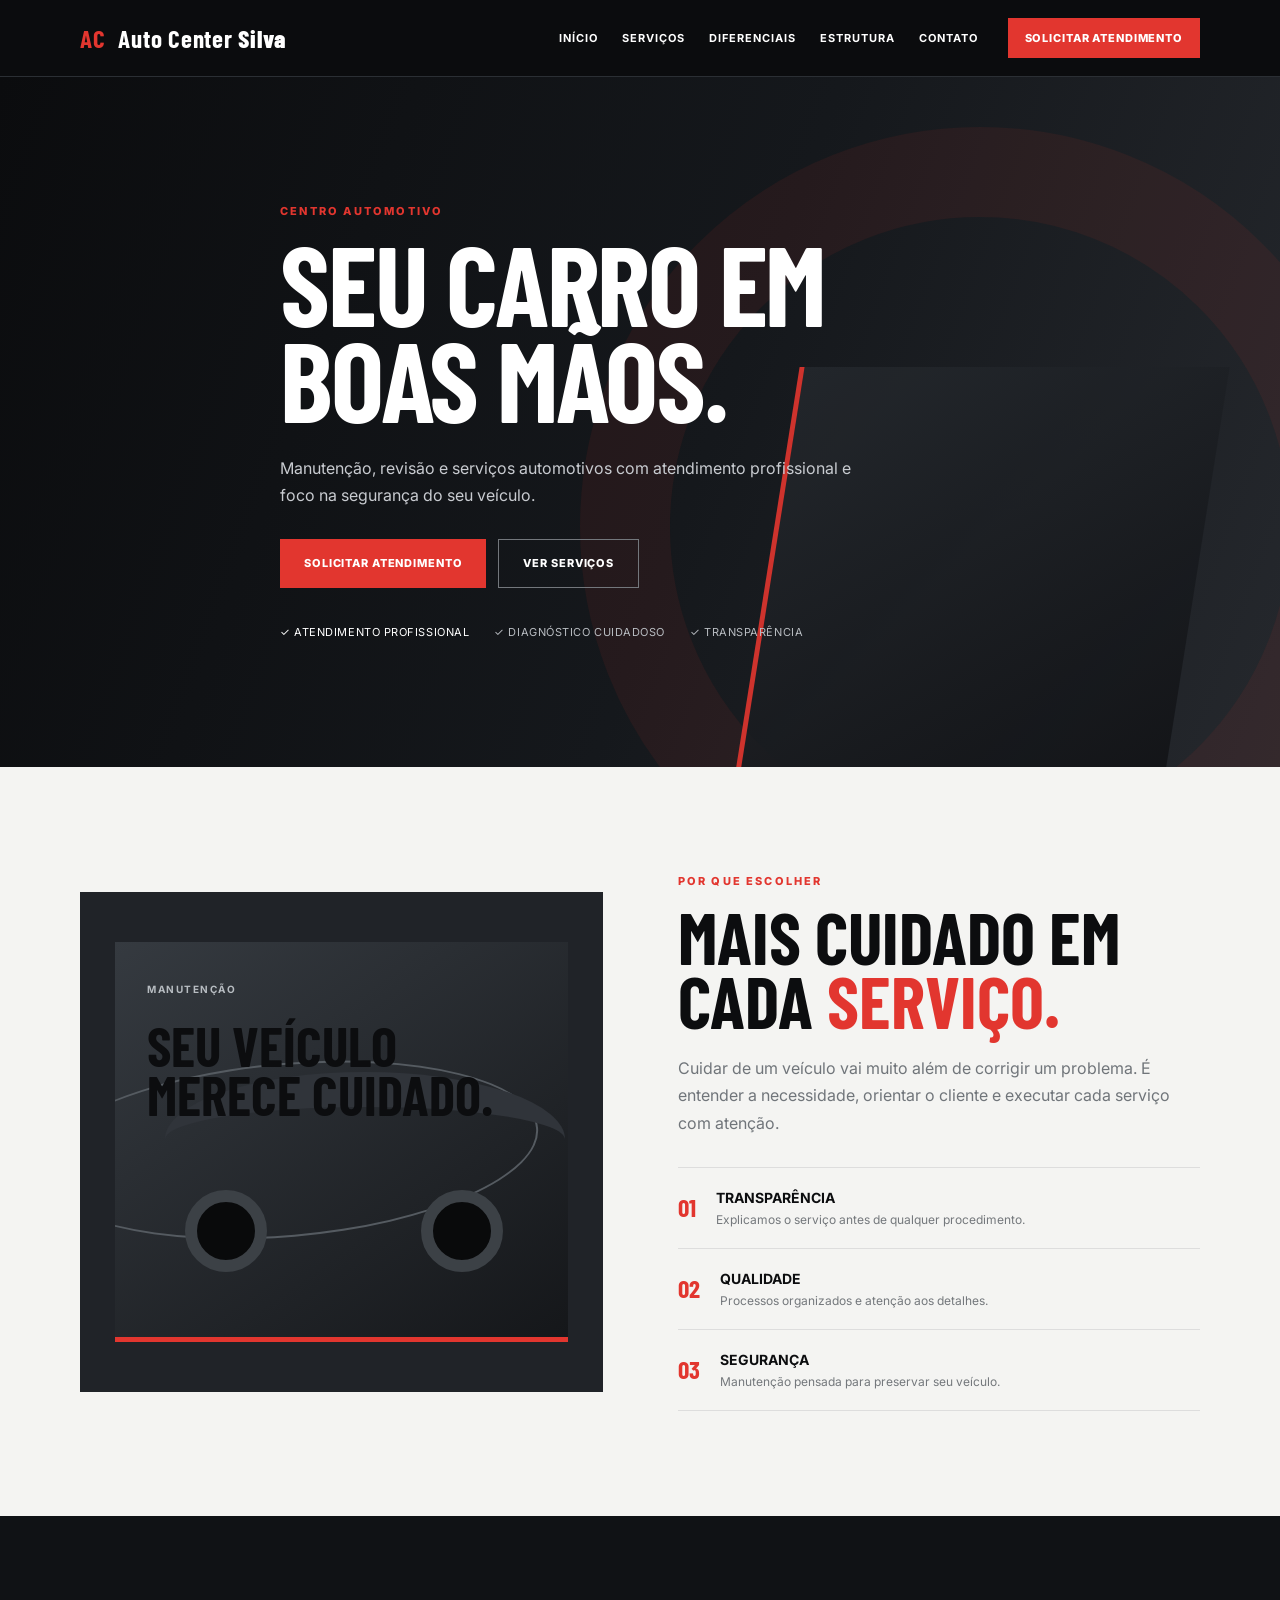
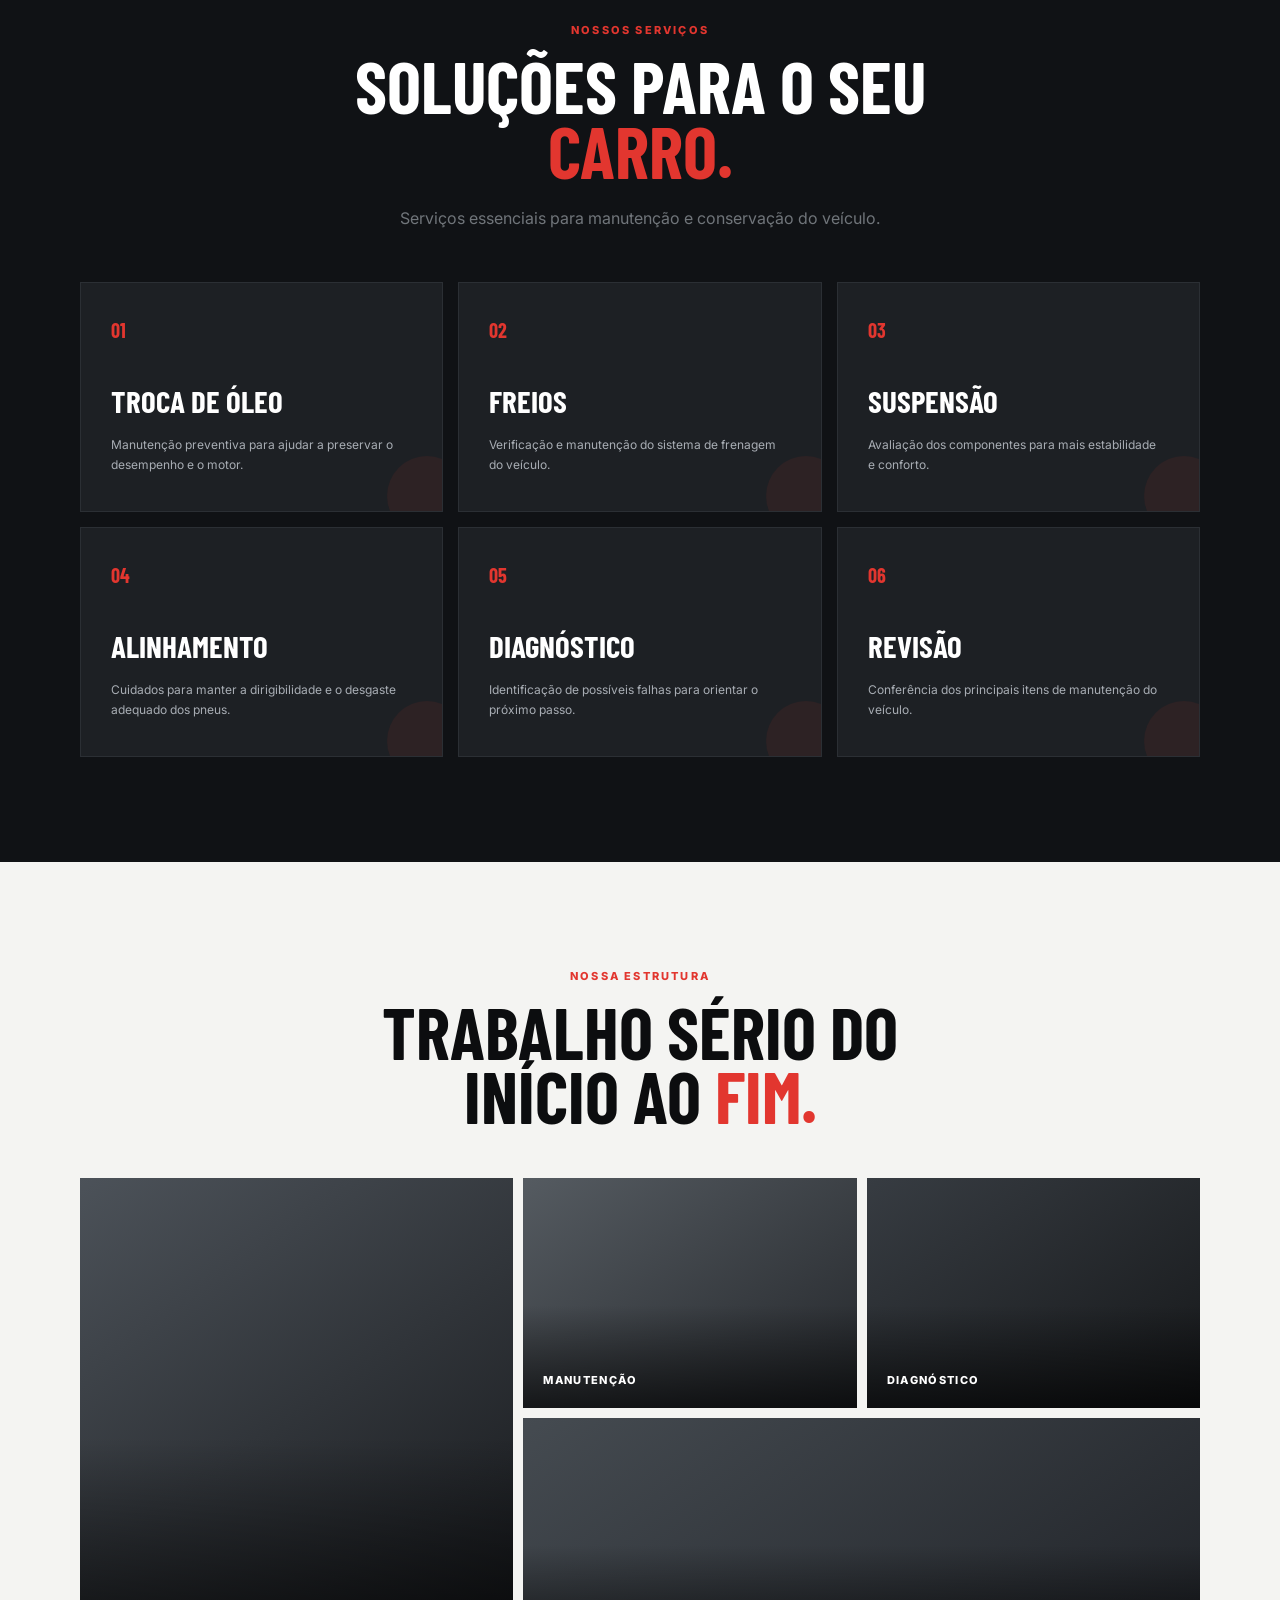
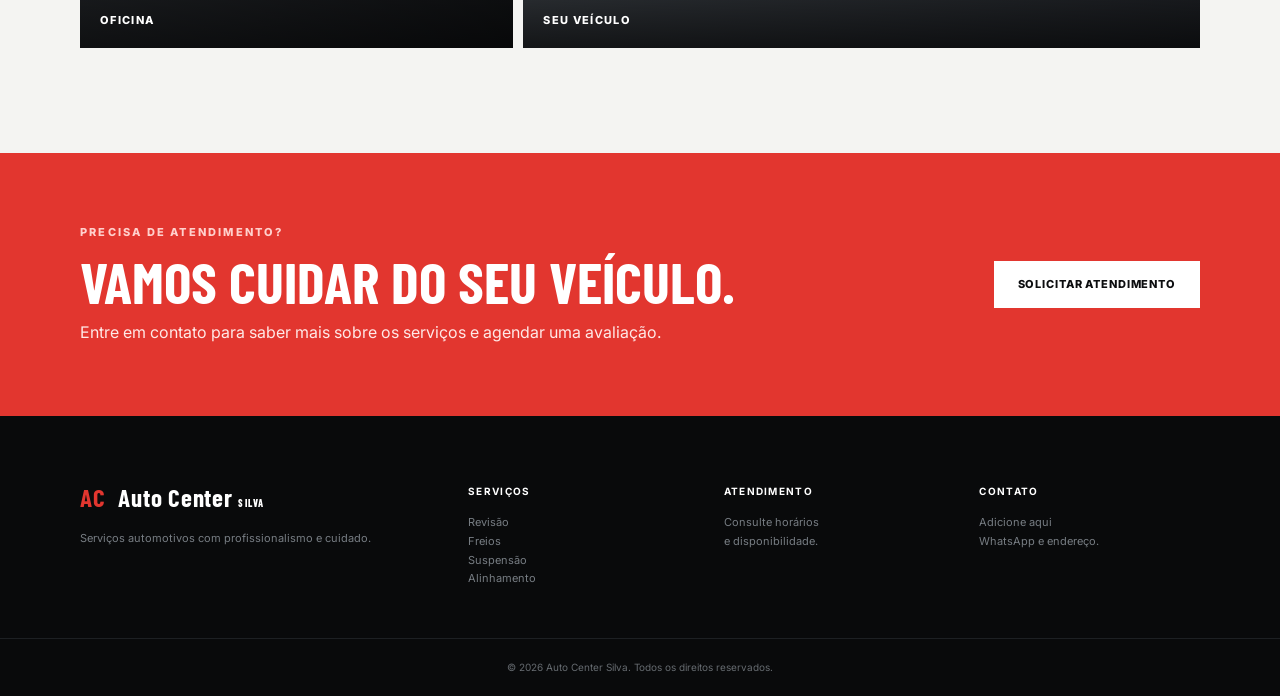
==== projetos/auto-center/index.html @ 013717af "Primeira versão do HC Web" ====
<!DOCTYPE html>
<html lang="pt-BR">
<head>
<meta charset="UTF-8">
<meta name="viewport" content="width=device-width, initial-scale=1.0">
<meta name="description" content="Auto Center Silva — serviços automotivos, manutenção e cuidados para o seu veículo.">
<title>Auto Center Silva | Serviços Automotivos</title>
<link rel="stylesheet" href="style.css">
</head>
<body>
<header class="header">
  <div class="container nav">
    <a class="logo" href="#inicio"><span>AC</span> Auto Center <strong>Silva</strong></a>
    <button class="menu-btn" aria-label="Abrir menu">☰</button>
    <nav class="nav-links">
      <a href="#inicio">Início</a><a href="#servicos">Serviços</a><a href="#diferenciais">Diferenciais</a><a href="#galeria">Estrutura</a><a href="#contato">Contato</a>
    </nav>
    <a class="btn btn-small" href="#contato">Solicitar atendimento</a>
  </div>
</header>

<main>
<section class="hero" id="inicio">
  <div class="hero-shape"></div>
  <div class="container hero-content">
    <p class="eyebrow">CENTRO AUTOMOTIVO</p>
    <h1>Seu carro em boas mãos.</h1>
    <p class="hero-text">Manutenção, revisão e serviços automotivos com atendimento profissional e foco na segurança do seu veículo.</p>
    <div class="hero-actions"><a class="btn" href="#contato">Solicitar atendimento</a><a class="btn btn-outline" href="#servicos">Ver serviços</a></div>
    <div class="hero-points"><span>✓ Atendimento profissional</span><span>✓ Diagnóstico cuidadoso</span><span>✓ Transparência</span></div>
  </div>
</section>

<section class="section intro" id="diferenciais">
  <div class="container intro-grid">
    <div class="intro-visual"><div class="car-card"><span>MANUTENÇÃO</span><strong>Seu veículo<br>merece cuidado.</strong><div class="wheel wheel-one"></div><div class="wheel wheel-two"></div></div></div>
    <div>
      <p class="eyebrow">POR QUE ESCOLHER</p>
      <h2>Mais cuidado em cada <em>serviço.</em></h2>
      <p class="muted">Cuidar de um veículo vai muito além de corrigir um problema. É entender a necessidade, orientar o cliente e executar cada serviço com atenção.</p>
      <div class="feature-list">
        <div><b>01</b><div><h3>Transparência</h3><p>Explicamos o serviço antes de qualquer procedimento.</p></div></div>
        <div><b>02</b><div><h3>Qualidade</h3><p>Processos organizados e atenção aos detalhes.</p></div></div>
        <div><b>03</b><div><h3>Segurança</h3><p>Manutenção pensada para preservar seu veículo.</p></div></div>
      </div>
    </div>
  </div>
</section>

<section class="section services" id="servicos">
  <div class="container">
    <div class="heading"><p class="eyebrow">NOSSOS SERVIÇOS</p><h2>Soluções para o seu <em>carro.</em></h2><p class="muted">Serviços essenciais para manutenção e conservação do veículo.</p></div>
    <div class="service-grid">
      <article class="service-card"><div class="number">01</div><h3>Troca de óleo</h3><p>Manutenção preventiva para ajudar a preservar o desempenho e o motor.</p></article>
      <article class="service-card"><div class="number">02</div><h3>Freios</h3><p>Verificação e manutenção do sistema de frenagem do veículo.</p></article>
      <article class="service-card"><div class="number">03</div><h3>Suspensão</h3><p>Avaliação dos componentes para mais estabilidade e conforto.</p></article>
      <article class="service-card"><div class="number">04</div><h3>Alinhamento</h3><p>Cuidados para manter a dirigibilidade e o desgaste adequado dos pneus.</p></article>
      <article class="service-card"><div class="number">05</div><h3>Diagnóstico</h3><p>Identificação de possíveis falhas para orientar o próximo passo.</p></article>
      <article class="service-card"><div class="number">06</div><h3>Revisão</h3><p>Conferência dos principais itens de manutenção do veículo.</p></article>
    </div>
  </div>
</section>

<section class="section gallery" id="galeria">
  <div class="container"><div class="heading"><p class="eyebrow">NOSSA ESTRUTURA</p><h2>Trabalho sério do início ao <em>fim.</em></h2></div>
    <div class="gallery-grid"><div class="gallery-item g1"><span>Oficina</span></div><div class="gallery-item g2"><span>Manutenção</span></div><div class="gallery-item g3"><span>Diagnóstico</span></div><div class="gallery-item g4"><span>Seu veículo</span></div></div>
  </div>
</section>

<section class="section cta" id="contato">
  <div class="container cta-box"><div><p class="eyebrow">PRECISA DE ATENDIMENTO?</p><h2>Vamos cuidar do seu veículo.</h2><p>Entre em contato para saber mais sobre os serviços e agendar uma avaliação.</p></div><a class="btn btn-light" href="#contato">Solicitar atendimento</a></div>
</section>
</main>

<footer class="footer">
  <div class="container footer-grid">
    <div><a class="logo" href="#inicio"><span>AC</span> Auto Center <strong>Silva</strong></a><p>Serviços automotivos com profissionalismo e cuidado.</p></div>
    <div><strong>Serviços</strong><p>Revisão<br>Freios<br>Suspensão<br>Alinhamento</p></div>
    <div><strong>Atendimento</strong><p>Consulte horários<br>e disponibilidade.</p></div>
    <div><strong>Contato</strong><p>Adicione aqui<br>WhatsApp e endereço.</p></div>
  </div>
  <div class="footer-bottom">© 2026 Auto Center Silva. Todos os direitos reservados.</div>
</footer>
<script src="script.js"></script>
</body>
</html>
---- projetos/auto-center/style.css ----
@import url('https://fonts.googleapis.com/css2?family=Barlow+Condensed:wght@500;600;700;800&family=Inter:wght@400;500;600;700&display=swap');
:root{--black:#0c0d0f;--dark:#15171a;--panel:#1d2024;--red:#e2362f;--red-dark:#b92520;--white:#fff;--muted:#a8adb4;--line:#2b2f34;--light:#f4f4f2}
*{box-sizing:border-box;margin:0;padding:0}html{scroll-behavior:smooth}body{font-family:Inter,sans-serif;color:var(--white);background:var(--black);line-height:1.7}a{text-decoration:none;color:inherit}.container{width:min(1120px,90%);margin:auto}
.header{position:sticky;top:0;z-index:20;background:rgba(12,13,15,.94);backdrop-filter:blur(12px);border-bottom:1px solid var(--line)}.nav{min-height:76px;display:flex;align-items:center;gap:30px}.logo{font-family:'Barlow Condensed',sans-serif;font-size:25px;font-weight:700;letter-spacing:.03em;white-space:nowrap}.logo span{color:var(--red);margin-right:7px}.logo strong{font-weight:800}
.nav-links{margin-left:auto;display:flex;gap:24px;font-size:11px;font-weight:700;text-transform:uppercase;letter-spacing:.09em}.nav-links a:hover{color:#ff625b}.menu-btn{display:none;background:none;border:0;color:white;font-size:26px;cursor:pointer}
.btn{display:inline-flex;align-items:center;justify-content:center;padding:14px 24px;background:var(--red);color:white;font-size:11px;font-weight:800;text-transform:uppercase;letter-spacing:.08em;transition:.2s}.btn:hover{background:var(--red-dark);transform:translateY(-2px)}.btn-small{padding:11px 17px}.btn-outline{background:transparent;border:1px solid #73777c}.btn-outline:hover{background:white;color:var(--black)}.btn-light{background:white;color:var(--black)}.btn-light:hover{background:#ddd}
.hero{min-height:690px;display:flex;align-items:center;position:relative;overflow:hidden;background:linear-gradient(110deg,#0b0c0e,#15181c 55%,#25282d)}.hero:before{content:"";position:absolute;right:-100px;top:50px;width:620px;height:620px;border:90px solid rgba(226,54,47,.08);border-radius:50%}.hero-shape{position:absolute;right:7%;bottom:-100px;width:430px;height:500px;background:linear-gradient(150deg,#24282d,#101114);transform:skew(-9deg);border-left:5px solid var(--red);opacity:.9}.hero-content{position:relative;z-index:2;padding:105px 0;max-width:720px}.eyebrow{color:var(--red);font-size:11px;font-weight:800;letter-spacing:.2em;margin-bottom:13px}.hero h1{font-family:'Barlow Condensed',sans-serif;text-transform:uppercase;font-size:clamp(65px,9vw,112px);line-height:.86;letter-spacing:-.02em;max-width:700px}.hero-text{color:#c8cbd0;max-width:590px;margin:28px 0 30px;font-size:16px}.hero-actions{display:flex;gap:12px;flex-wrap:wrap}.hero-points{display:flex;gap:25px;flex-wrap:wrap;margin-top:35px;color:#b8bcc1;font-size:11px;text-transform:uppercase;letter-spacing:.05em}.hero-points span:first-child{color:white}
.section{padding:105px 0}.intro{background:var(--light);color:var(--black)}.intro-grid{display:grid;grid-template-columns:1fr 1fr;gap:75px;align-items:center}.intro-visual{min-height:500px;background:#202328;position:relative;overflow:hidden}.car-card{position:absolute;inset:50px 35px;background:linear-gradient(145deg,#353a40,#15171a);border-bottom:5px solid var(--red);padding:32px;overflow:hidden}.car-card:before{content:"";position:absolute;width:500px;height:170px;left:-80px;bottom:100px;border:2px solid #555b61;border-radius:50%;transform:rotate(-5deg)}.car-card:after{content:"";position:absolute;width:400px;height:100px;left:50px;bottom:130px;border-top:35px solid #30343a;border-radius:50%}.car-card span{font-size:10px;color:#b7bcc1;letter-spacing:.15em;font-weight:700}.car-card strong{display:block;font-family:'Barlow Condensed',sans-serif;text-transform:uppercase;font-size:55px;line-height:.9;margin-top:20px;position:relative;z-index:2}.wheel{position:absolute;width:82px;height:82px;background:#090a0b;border:12px solid #3c4146;border-radius:50%;bottom:65px;z-index:3}.wheel-one{left:70px}.wheel-two{right:65px}
.intro h2,.heading h2{font-family:'Barlow Condensed',sans-serif;text-transform:uppercase;font-size:clamp(48px,6vw,72px);line-height:.9;margin-bottom:22px}.intro h2 em,.heading h2 em{font-style:normal;color:var(--red)}.muted{color:#70757a;max-width:580px}.feature-list{margin-top:30px;border-top:1px solid #ddd}.feature-list>div{display:flex;gap:20px;padding:18px 0;border-bottom:1px solid #ddd}.feature-list b{color:var(--red);font-family:'Barlow Condensed',sans-serif;font-size:25px}.feature-list h3{font-size:14px;text-transform:uppercase}.feature-list p{font-size:12px;color:#74787c}
.services{background:#101215}.heading{text-align:center;max-width:680px;margin:0 auto 50px}.heading .muted{margin:auto}.service-grid{display:grid;grid-template-columns:repeat(3,1fr);gap:15px}.service-card{background:var(--panel);border:1px solid var(--line);padding:30px;min-height:230px;position:relative;overflow:hidden;transition:.2s}.service-card:hover{transform:translateY(-5px);border-color:#454a50}.service-card:after{content:"";position:absolute;width:80px;height:80px;border-radius:50%;right:-25px;bottom:-25px;background:rgba(226,54,47,.08)}.number{font-family:'Barlow Condensed',sans-serif;color:var(--red);font-size:20px;font-weight:700}.service-card h3{font-family:'Barlow Condensed',sans-serif;text-transform:uppercase;font-size:31px;margin:28px 0 7px}.service-card p{font-size:12px;color:var(--muted);max-width:290px}
.gallery{background:#f4f4f2;color:var(--black)}.gallery-grid{display:grid;grid-template-columns:1.3fr 1fr 1fr;grid-template-rows:230px 230px;gap:10px}.gallery-item{position:relative;overflow:hidden;background:linear-gradient(135deg,#34383d,#111214)}.gallery-item:after{content:"";position:absolute;left:0;right:0;bottom:0;height:45%;background:linear-gradient(transparent,rgba(0,0,0,.65))}.gallery-item span{position:absolute;z-index:2;bottom:18px;left:20px;color:white;text-transform:uppercase;font-size:11px;font-weight:800;letter-spacing:.12em}.g1{grid-row:span 2;background:linear-gradient(145deg,#4c5259,#15171a)}.g2{background:linear-gradient(145deg,#555b61,#24272b)}.g3{background:linear-gradient(145deg,#373c42,#16181a)}.g4{grid-column:span 2;background:linear-gradient(145deg,#454b51,#202328)}
.cta{background:var(--red);padding:70px 0}.cta-box{display:flex;align-items:center;justify-content:space-between;gap:40px}.cta .eyebrow{color:#ffd0cc}.cta h2{font-family:'Barlow Condensed',sans-serif;text-transform:uppercase;font-size:58px;line-height:.9}.cta p:not(.eyebrow){color:#ffe9e7;margin-top:12px;max-width:600px}
.footer{background:#090a0b;padding-top:60px}.footer-grid{display:grid;grid-template-columns:1.6fr 1fr 1fr 1fr;gap:35px;padding-bottom:50px}.footer p{color:#777d83;font-size:11px;margin-top:10px}.footer strong{font-size:10px;text-transform:uppercase;letter-spacing:.13em}.footer-bottom{text-align:center;border-top:1px solid #1d2023;padding:20px;color:#666b70;font-size:10px}
@media(max-width:900px){.nav{gap:18px}.nav-links{gap:12px}.service-grid{grid-template-columns:repeat(2,1fr)}.intro-grid{gap:40px}.footer-grid{grid-template-columns:repeat(2,1fr)}}
@media(max-width:720px){.menu-btn{display:block;margin-left:auto}.nav-links{display:none;position:absolute;top:76px;left:0;right:0;background:#0c0d0f;padding:22px 5%;border-bottom:1px solid var(--line);flex-direction:column}.nav-links.open{display:flex}.nav>.btn-small{display:none}.hero{min-height:650px}.hero-shape{right:-150px;opacity:.55}.hero h1{font-size:70px}.intro-grid{grid-template-columns:1fr}.intro-visual{min-height:400px}.service-grid{grid-template-columns:1fr}.gallery-grid{grid-template-columns:1fr 1fr;grid-template-rows:210px 210px 210px}.g1{grid-row:span 2}.g4{grid-column:span 2}.cta-box{flex-direction:column;align-items:flex-start}.footer-grid{grid-template-columns:1fr 1fr}}
@media(max-width:480px){.container{width:92%}.section{padding:75px 0}.hero h1{font-size:60px}.hero-points{gap:10px;flex-direction:column}.gallery-grid{grid-template-columns:1fr;grid-template-rows:repeat(4,210px)}.g1,.g4{grid-column:auto;grid-row:auto}.footer-grid{grid-template-columns:1fr}}
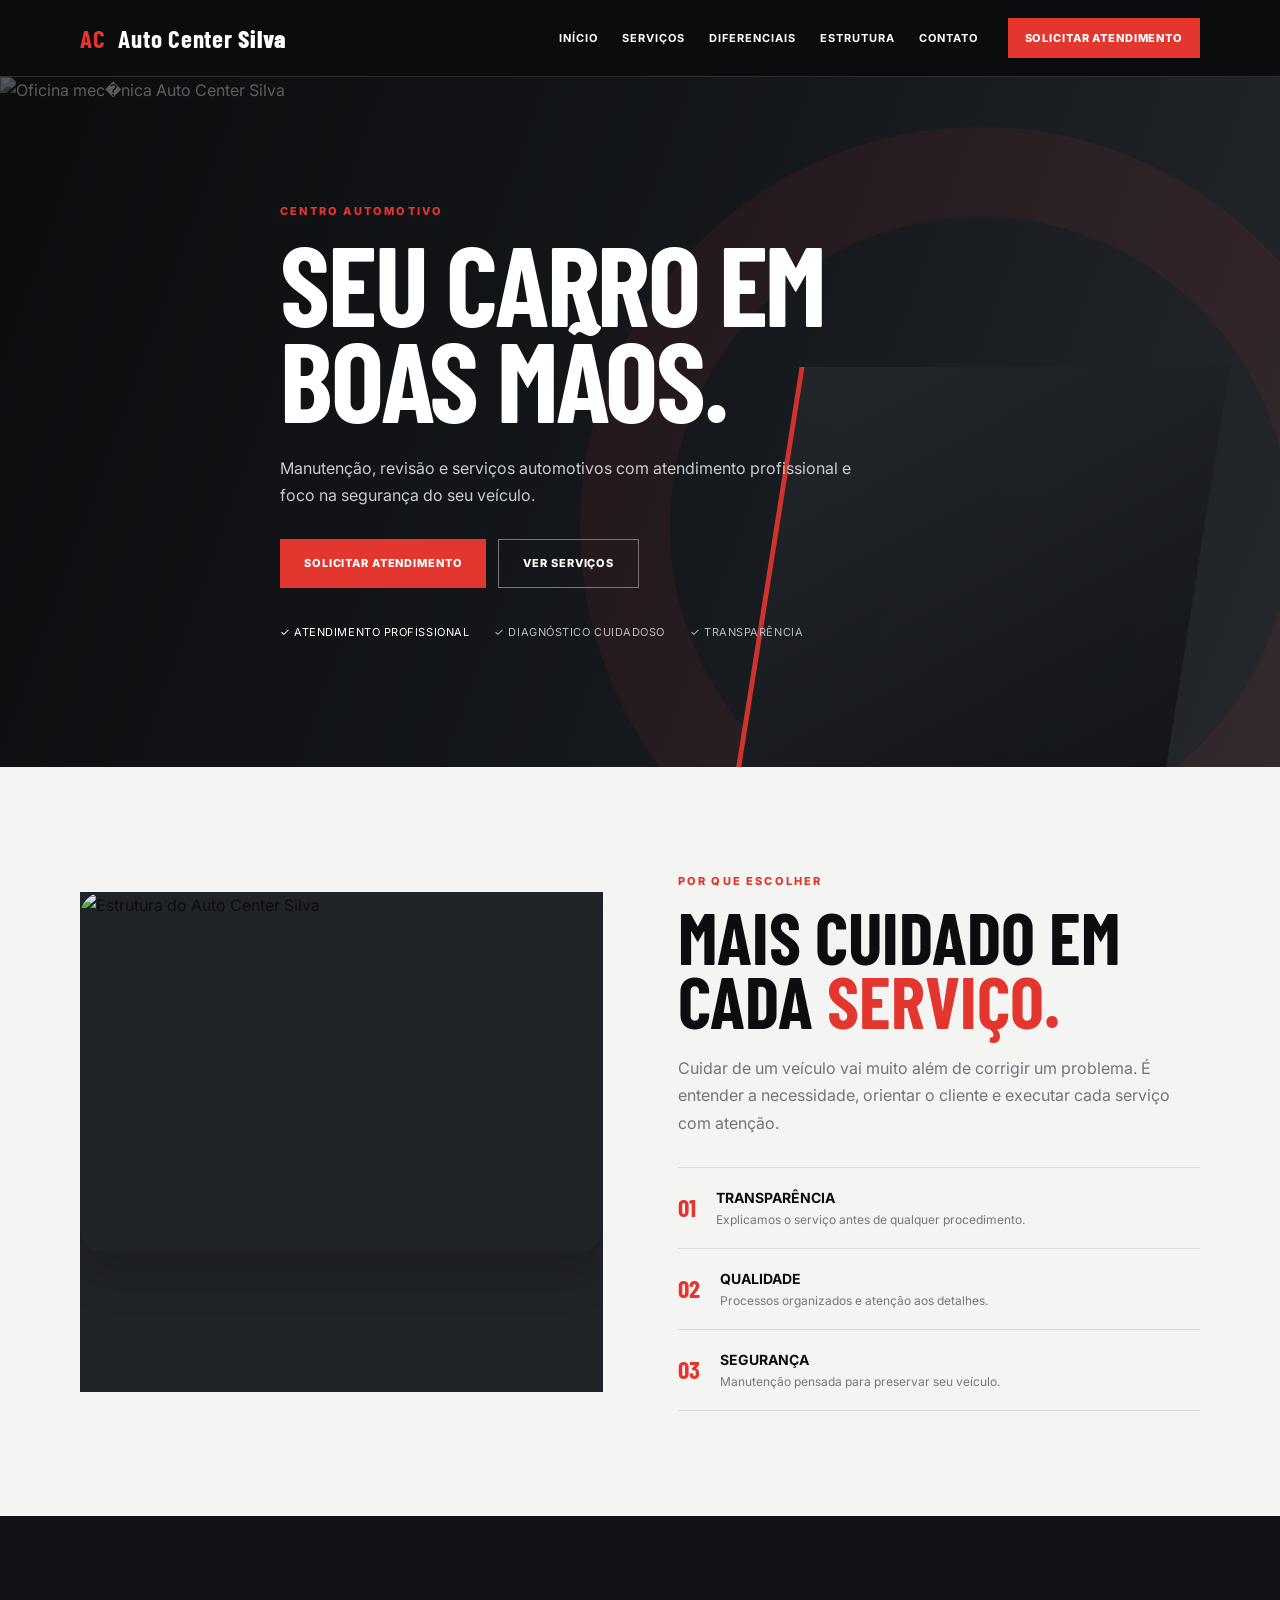
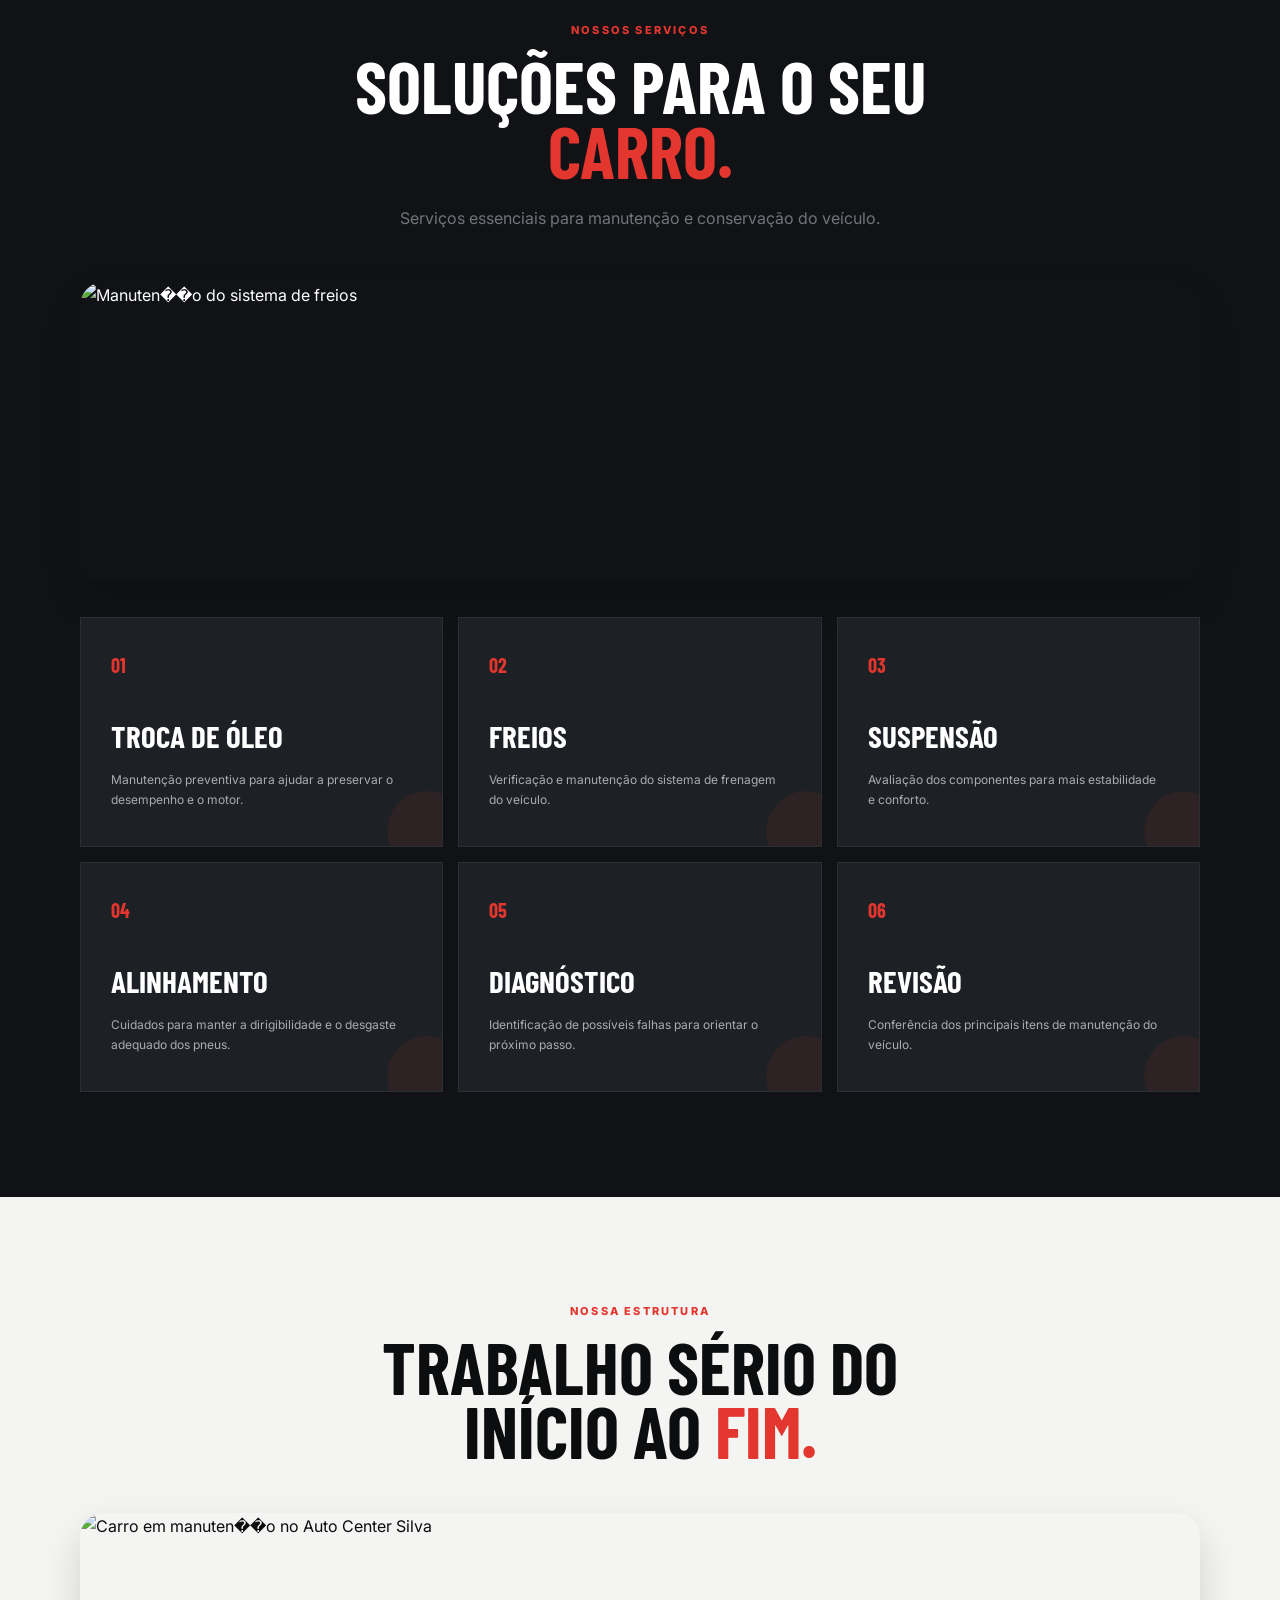
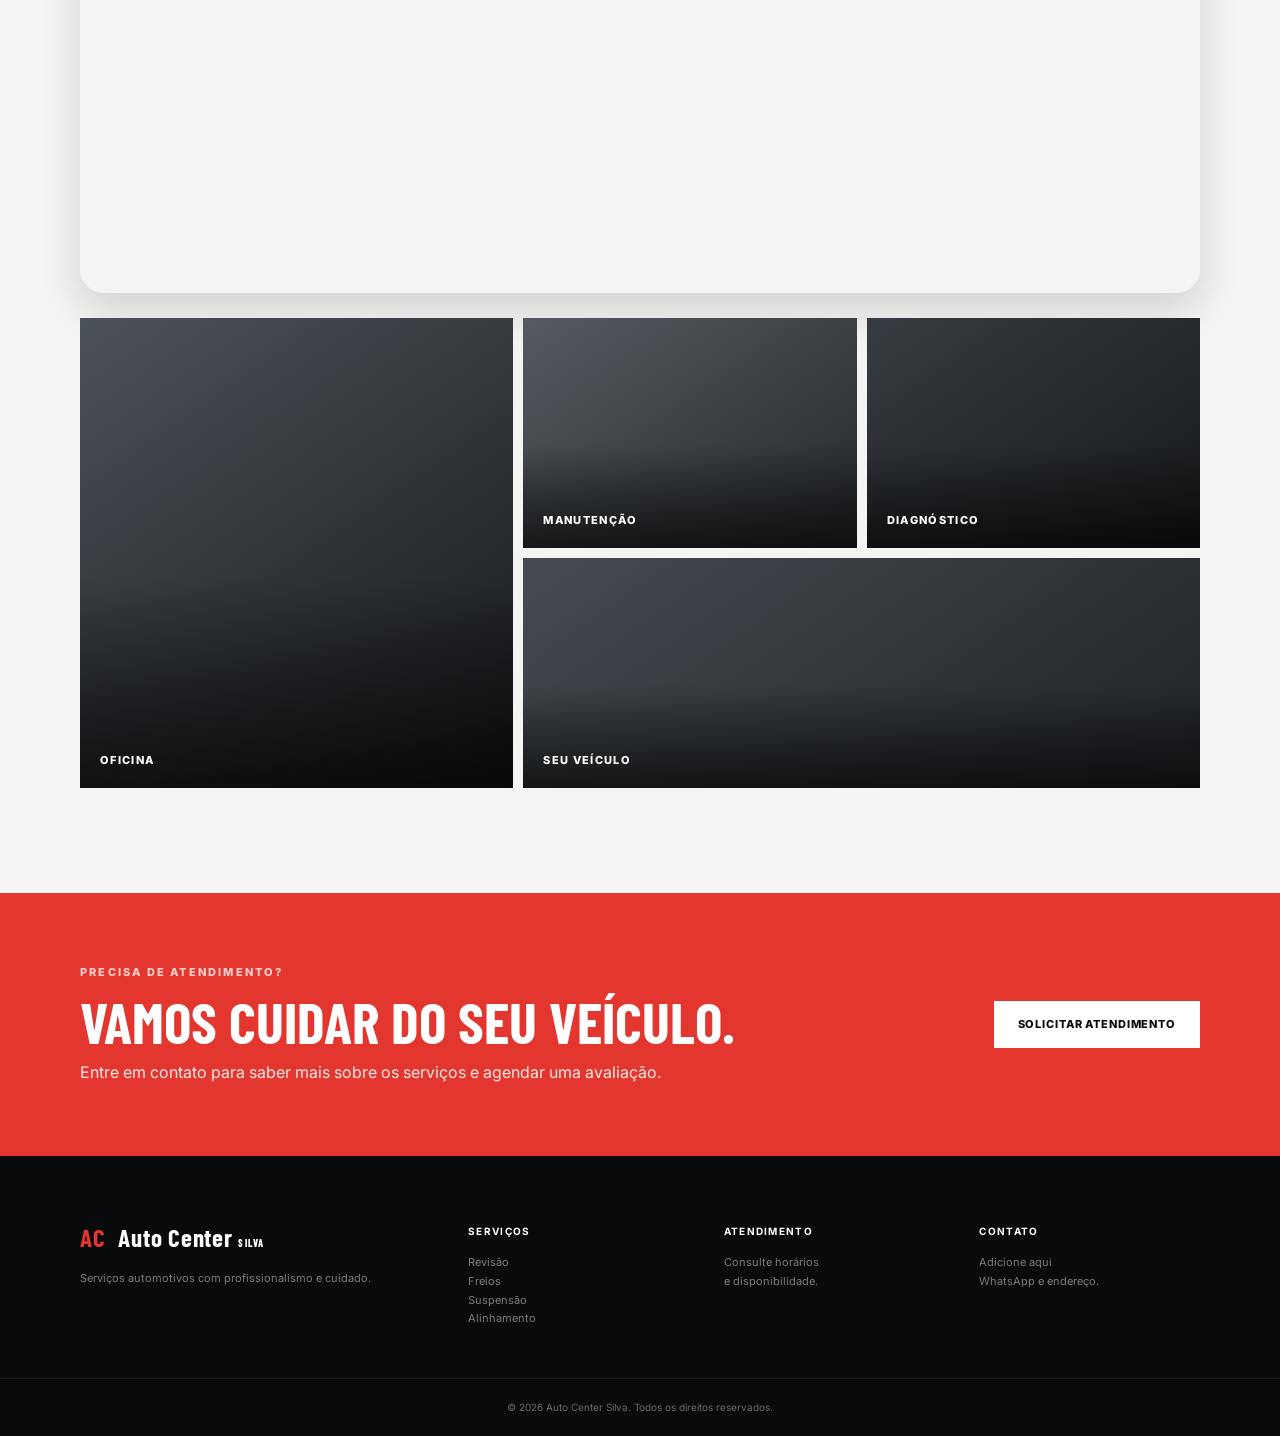
==== commit b04ede4a: "Adiciona imagens ao Auto Center" ====
--- a/projetos/auto-center/index.html
+++ b/projetos/auto-center/index.html
@@ -20,7 +20,7 @@
 </header>
 
 <main>
-<section class="hero" id="inicio">
+<section class="hero" id="inicio"><img class="hero-image" src="hero-auto.jpg" alt="Oficina mec�nica Auto Center Silva">
   <div class="hero-shape"></div>
   <div class="container hero-content">
     <p class="eyebrow">CENTRO AUTOMOTIVO</p>
@@ -33,7 +33,7 @@
 
 <section class="section intro" id="diferenciais">
   <div class="container intro-grid">
-    <div class="intro-visual"><div class="car-card"><span>MANUTENÇÃO</span><strong>Seu veículo<br>merece cuidado.</strong><div class="wheel wheel-one"></div><div class="wheel wheel-two"></div></div></div>
+    <div class="intro-visual"><img class="intro-image" src="estrutura-auto.jpg" alt="Estrutura do Auto Center Silva"><div class="car-card"><span>MANUTENÇÃO</span><strong>Seu veículo<br>merece cuidado.</strong><div class="wheel wheel-one"></div><div class="wheel wheel-two"></div></div></div>
     <div>
       <p class="eyebrow">POR QUE ESCOLHER</p>
       <h2>Mais cuidado em cada <em>serviço.</em></h2>
@@ -50,7 +50,7 @@
 <section class="section services" id="servicos">
   <div class="container">
     <div class="heading"><p class="eyebrow">NOSSOS SERVIÇOS</p><h2>Soluções para o seu <em>carro.</em></h2><p class="muted">Serviços essenciais para manutenção e conservação do veículo.</p></div>
-    <div class="service-grid">
+    <div class="service-feature"><img src="freios-auto.jpg" alt="Manuten��o do sistema de freios"></div><div class="service-grid">
       <article class="service-card"><div class="number">01</div><h3>Troca de óleo</h3><p>Manutenção preventiva para ajudar a preservar o desempenho e o motor.</p></article>
       <article class="service-card"><div class="number">02</div><h3>Freios</h3><p>Verificação e manutenção do sistema de frenagem do veículo.</p></article>
       <article class="service-card"><div class="number">03</div><h3>Suspensão</h3><p>Avaliação dos componentes para mais estabilidade e conforto.</p></article>
@@ -63,7 +63,7 @@
 
 <section class="section gallery" id="galeria">
   <div class="container"><div class="heading"><p class="eyebrow">NOSSA ESTRUTURA</p><h2>Trabalho sério do início ao <em>fim.</em></h2></div>
-    <div class="gallery-grid"><div class="gallery-item g1"><span>Oficina</span></div><div class="gallery-item g2"><span>Manutenção</span></div><div class="gallery-item g3"><span>Diagnóstico</span></div><div class="gallery-item g4"><span>Seu veículo</span></div></div>
+    <div class="gallery-feature"><img src="carro-auto.jpg" alt="Carro em manuten��o no Auto Center Silva"></div><div class="gallery-grid"><div class="gallery-item g1"><span>Oficina</span></div><div class="gallery-item g2"><span>Manutenção</span></div><div class="gallery-item g3"><span>Diagnóstico</span></div><div class="gallery-item g4"><span>Seu veículo</span></div></div>
   </div>
 </section>
 
@@ -83,4 +83,7 @@
 </footer>
 <script src="script.js"></script>
 </body>
-</html>+</html>
+
+
+
--- a/projetos/auto-center/style.css
+++ b/projetos/auto-center/style.css
@@ -14,3 +14,91 @@
 @media(max-width:900px){.nav{gap:18px}.nav-links{gap:12px}.service-grid{grid-template-columns:repeat(2,1fr)}.intro-grid{gap:40px}.footer-grid{grid-template-columns:repeat(2,1fr)}}
 @media(max-width:720px){.menu-btn{display:block;margin-left:auto}.nav-links{display:none;position:absolute;top:76px;left:0;right:0;background:#0c0d0f;padding:22px 5%;border-bottom:1px solid var(--line);flex-direction:column}.nav-links.open{display:flex}.nav>.btn-small{display:none}.hero{min-height:650px}.hero-shape{right:-150px;opacity:.55}.hero h1{font-size:70px}.intro-grid{grid-template-columns:1fr}.intro-visual{min-height:400px}.service-grid{grid-template-columns:1fr}.gallery-grid{grid-template-columns:1fr 1fr;grid-template-rows:210px 210px 210px}.g1{grid-row:span 2}.g4{grid-column:span 2}.cta-box{flex-direction:column;align-items:flex-start}.footer-grid{grid-template-columns:1fr 1fr}}
 @media(max-width:480px){.container{width:92%}.section{padding:75px 0}.hero h1{font-size:60px}.hero-points{gap:10px;flex-direction:column}.gallery-grid{grid-template-columns:1fr;grid-template-rows:repeat(4,210px)}.g1,.g4{grid-column:auto;grid-row:auto}.footer-grid{grid-template-columns:1fr}}
+
+.hero-image{
+  position:absolute;
+  inset:0;
+  width:100%;
+  height:100%;
+  object-fit:cover;
+  opacity:.32;
+  z-index:0;
+}
+
+.hero::after{
+  z-index:1;
+}
+
+.hero-content{
+  position:relative;
+  z-index:2;
+}
+
+.intro-image{
+  width:100%;
+  height:360px;
+  object-fit:cover;
+  border-radius:24px;
+  display:block;
+  box-shadow:0 20px 45px rgba(0,0,0,.18);
+}
+
+.intro-visual{
+  position:relative;
+}
+
+.intro-visual .car-card{
+  display:none;
+}
+
+.service-feature{
+  width:100%;
+  height:300px;
+  margin:0 0 35px;
+  border-radius:24px;
+  overflow:hidden;
+  box-shadow:0 18px 40px rgba(0,0,0,.12);
+}
+
+.service-feature img{
+  width:100%;
+  height:100%;
+  object-fit:cover;
+  display:block;
+  transition:transform .45s ease;
+}
+
+.service-feature:hover img{
+  transform:scale(1.04);
+}
+
+.gallery-feature{
+  width:100%;
+  height:380px;
+  margin-bottom:25px;
+  border-radius:24px;
+  overflow:hidden;
+  box-shadow:0 18px 40px rgba(0,0,0,.14);
+}
+
+.gallery-feature img{
+  width:100%;
+  height:100%;
+  object-fit:cover;
+  display:block;
+}
+
+@media(max-width:700px){
+  .intro-image{
+    height:280px;
+  }
+
+  .service-feature{
+    height:220px;
+  }
+
+  .gallery-feature{
+    height:260px;
+  }
+}
+
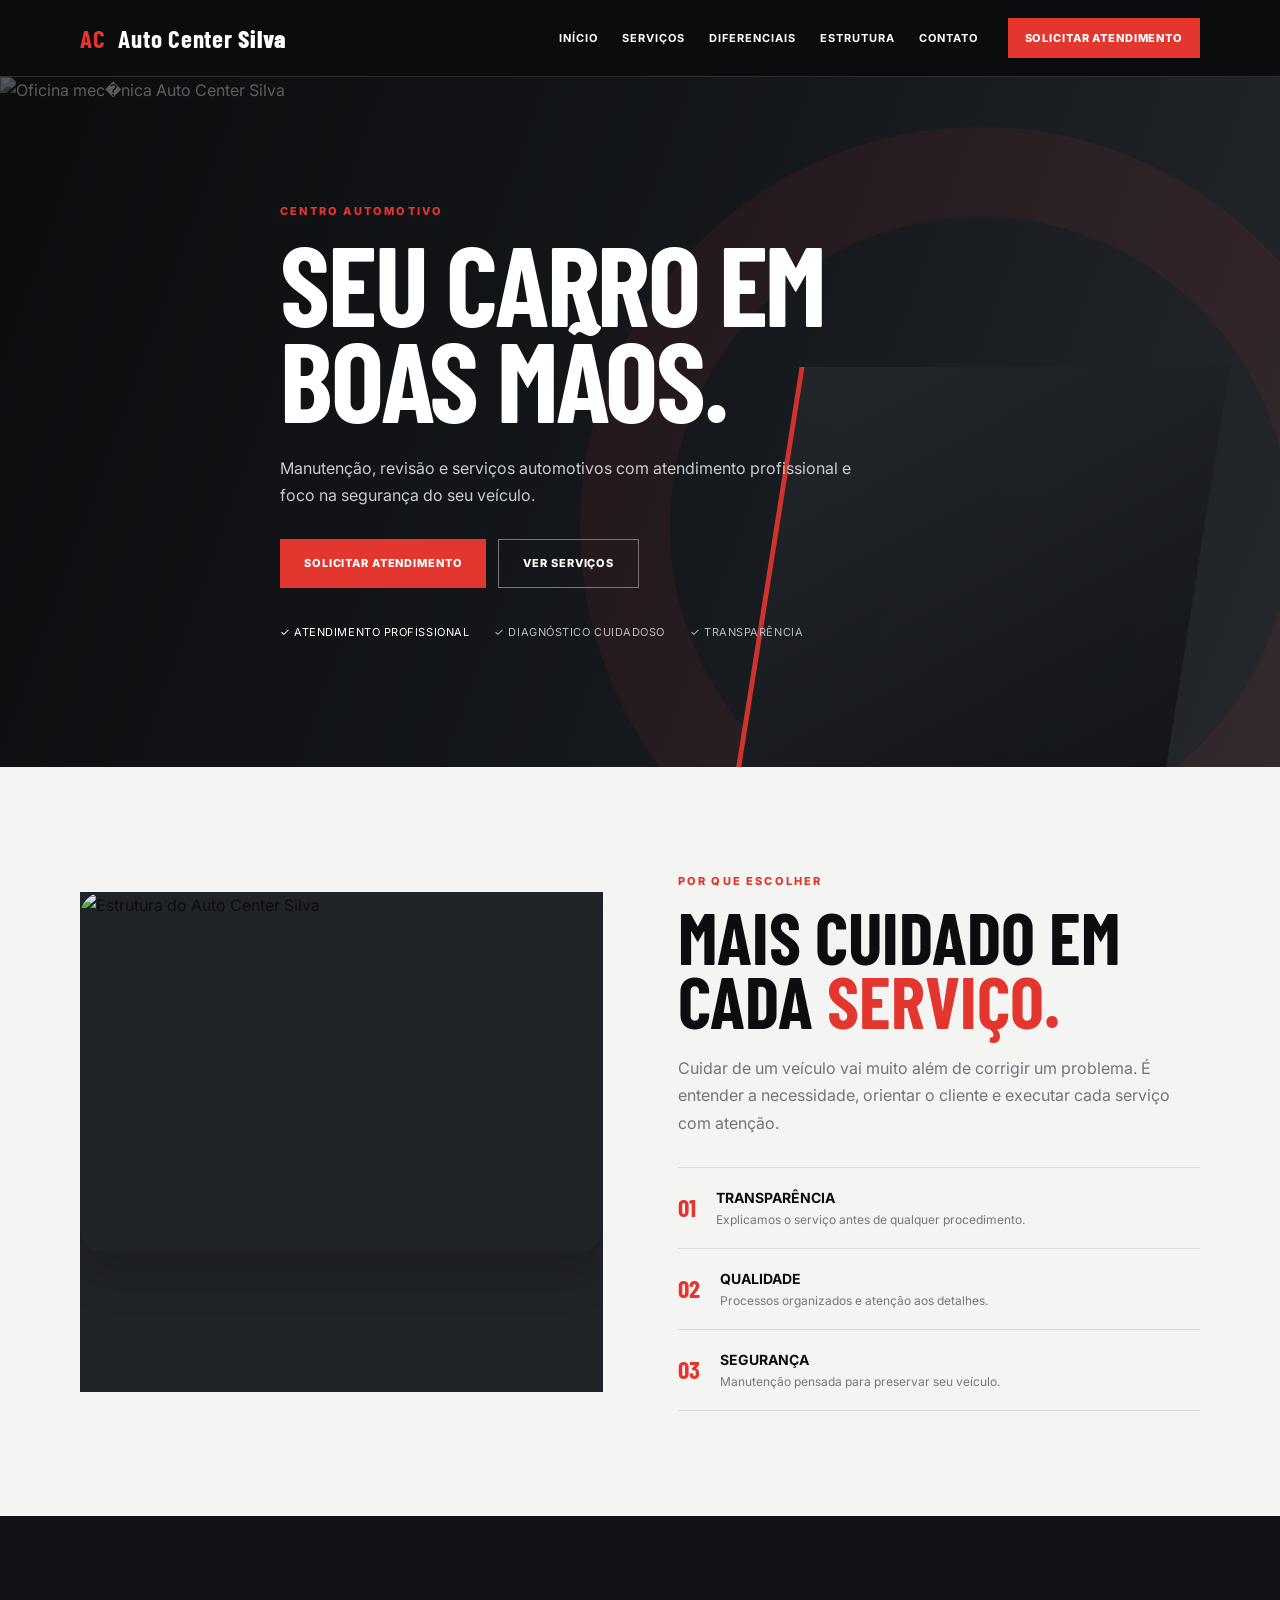
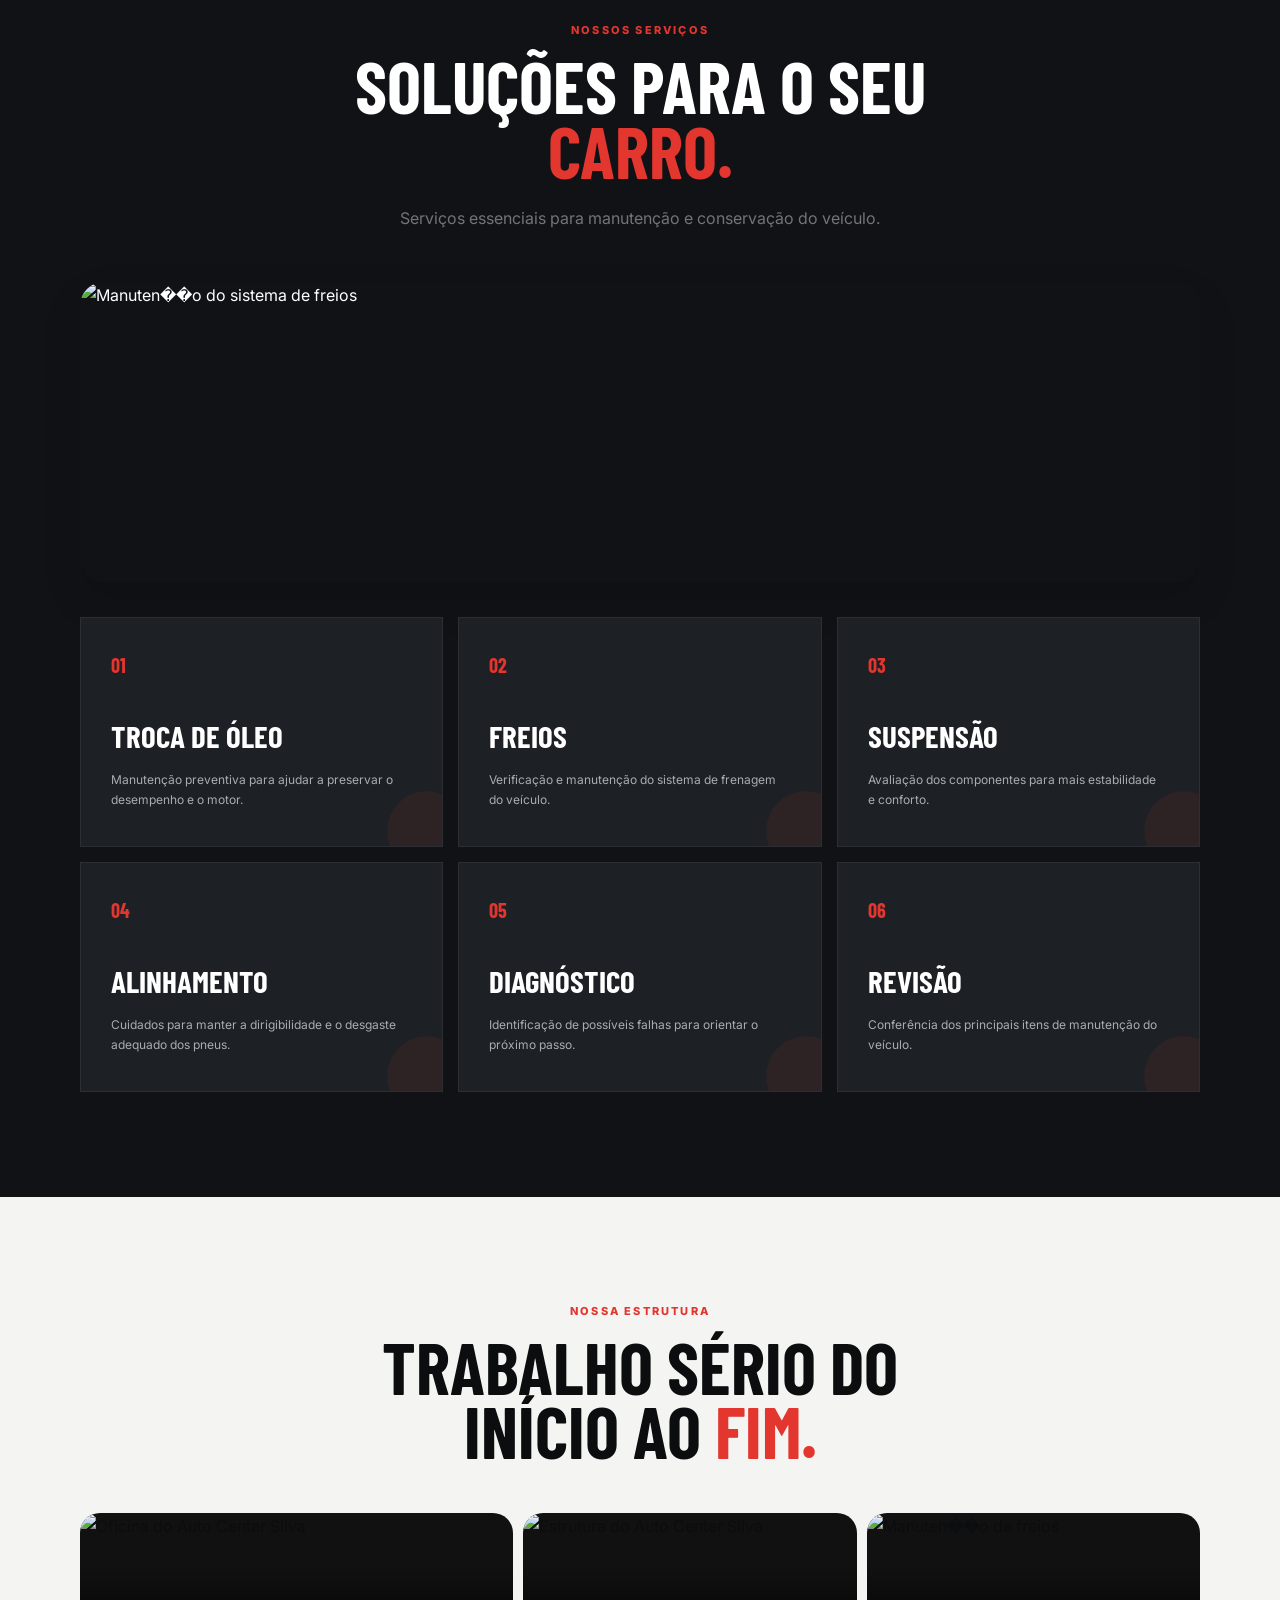
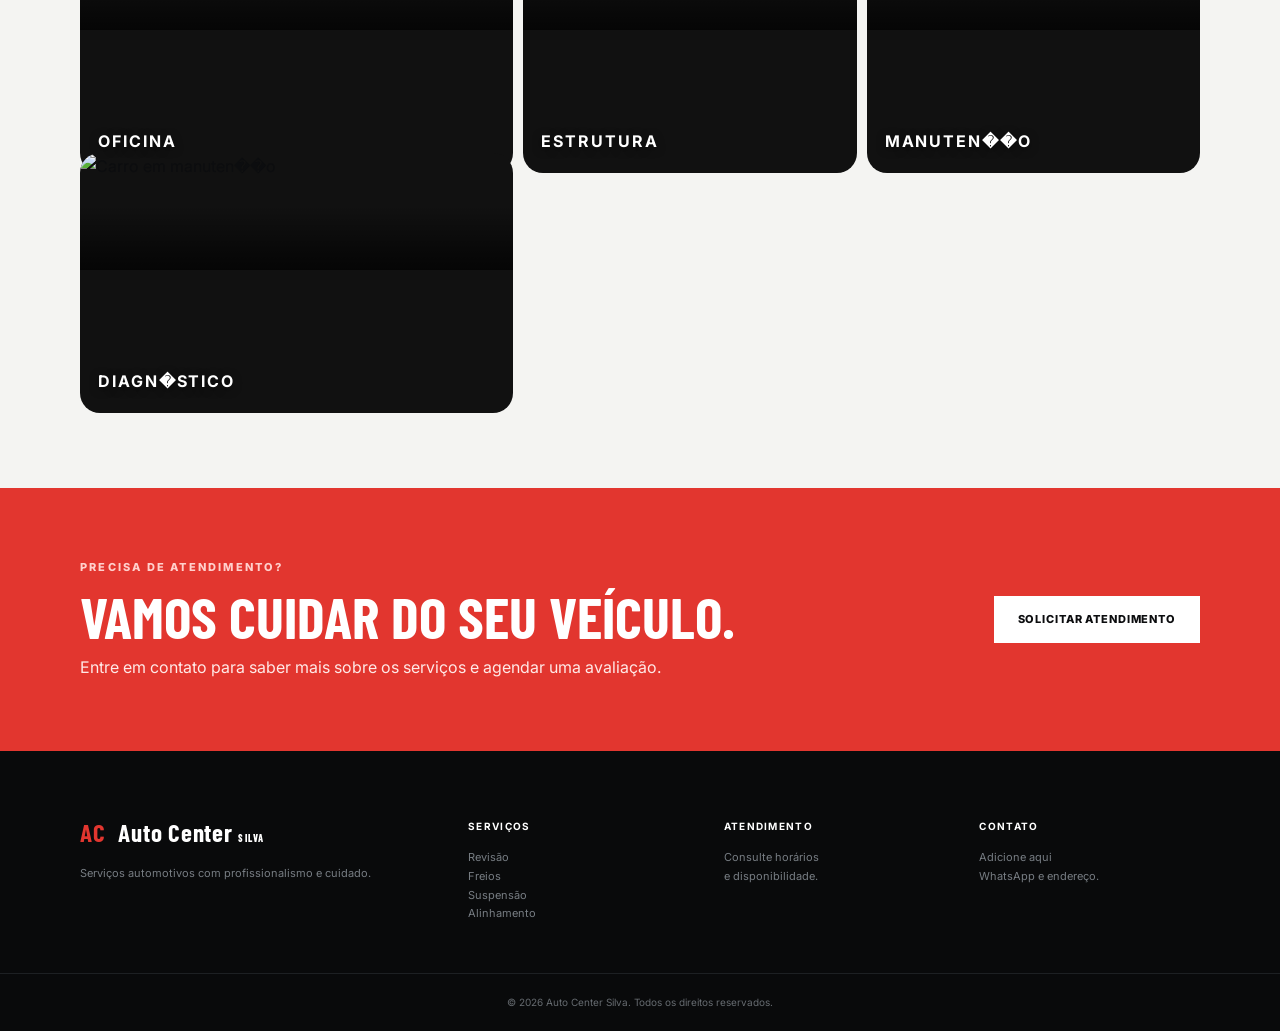
==== commit 6f266415: "Ajusta galeria de imagens do Auto Center" ====
--- a/projetos/auto-center/index.html
+++ b/projetos/auto-center/index.html
@@ -63,7 +63,7 @@
 
 <section class="section gallery" id="galeria">
   <div class="container"><div class="heading"><p class="eyebrow">NOSSA ESTRUTURA</p><h2>Trabalho sério do início ao <em>fim.</em></h2></div>
-    <div class="gallery-feature"><img src="carro-auto.jpg" alt="Carro em manuten��o no Auto Center Silva"></div><div class="gallery-grid"><div class="gallery-item g1"><span>Oficina</span></div><div class="gallery-item g2"><span>Manutenção</span></div><div class="gallery-item g3"><span>Diagnóstico</span></div><div class="gallery-item g4"><span>Seu veículo</span></div></div>
+    <div class="gallery-grid"><div class="gallery-item"><img src="hero-auto.jpg" alt="Oficina do Auto Center Silva"><span>Oficina</span></div><div class="gallery-item"><img src="estrutura-auto.jpg" alt="Estrutura do Auto Center Silva"><span>Estrutura</span></div><div class="gallery-item"><img src="freios-auto.jpg" alt="Manuten��o de freios"><span>Manuten��o</span></div><div class="gallery-item"><img src="carro-auto.jpg" alt="Carro em manuten��o"><span>Diagn�stico</span></div></div></div>
   </div>
 </section>
 
@@ -87,3 +87,5 @@
 
 
 
+
+
--- a/projetos/auto-center/style.css
+++ b/projetos/auto-center/style.css
@@ -102,3 +102,50 @@
   }
 }
 
+
+.gallery-grid .gallery-item{
+  position:relative;
+  height:260px;
+  border-radius:20px;
+  overflow:hidden;
+  background:#111;
+}
+
+.gallery-grid .gallery-item img{
+  width:100%;
+  height:100%;
+  object-fit:cover;
+  display:block;
+  transition:transform .4s ease;
+}
+
+.gallery-grid .gallery-item:hover img{
+  transform:scale(1.05);
+}
+
+.gallery-grid .gallery-item span{
+  position:absolute;
+  left:18px;
+  bottom:18px;
+  z-index:2;
+  color:#fff;
+  font-weight:700;
+  font-size:16px;
+  text-shadow:0 2px 8px rgba(0,0,0,.5);
+}
+
+.gallery-grid .gallery-item::after{
+  content:"";
+  position:absolute;
+  inset:0;
+  background:linear-gradient(transparent 45%,rgba(0,0,0,.7));
+  z-index:1;
+}
+
+@media(max-width:700px){
+  .gallery-grid .gallery-item{
+    height:220px;
+  }
+}
+
+git add .\projetos\auto-center\index.html .\projetos\auto-center\style.css
